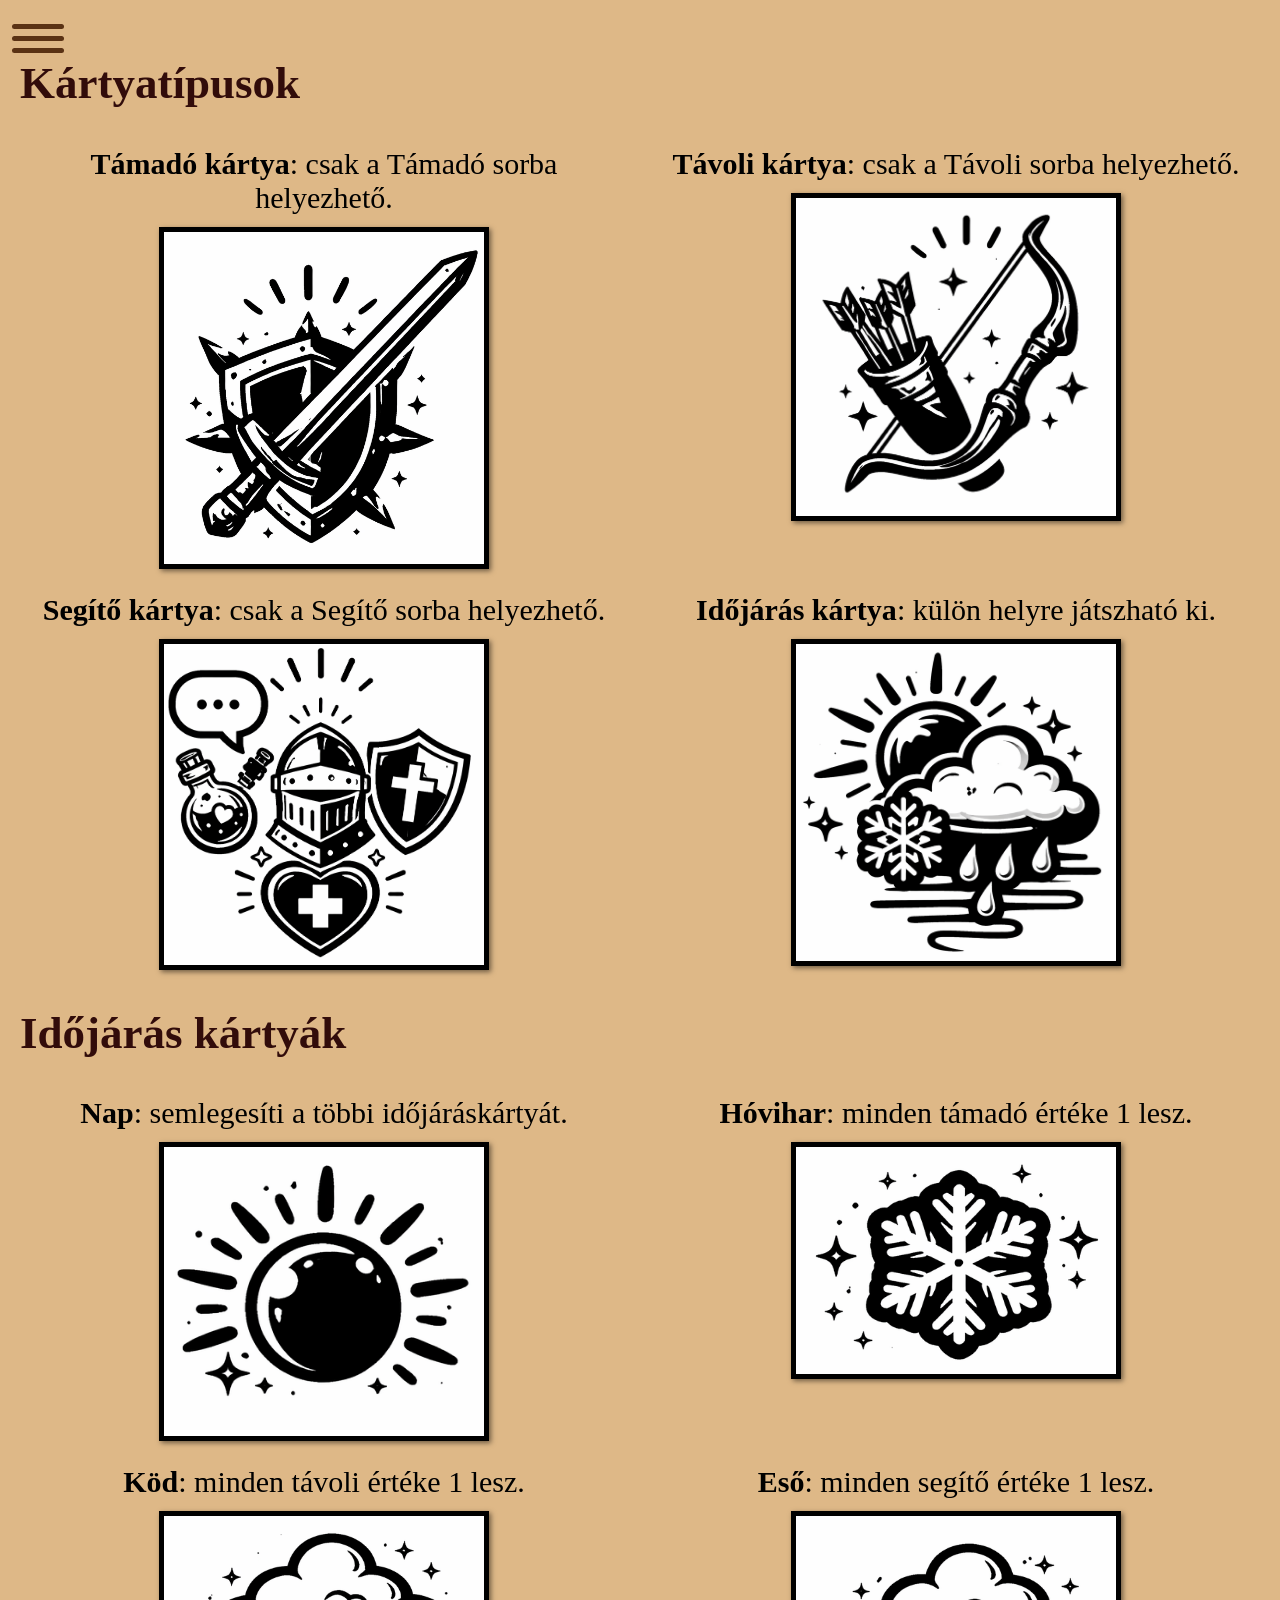
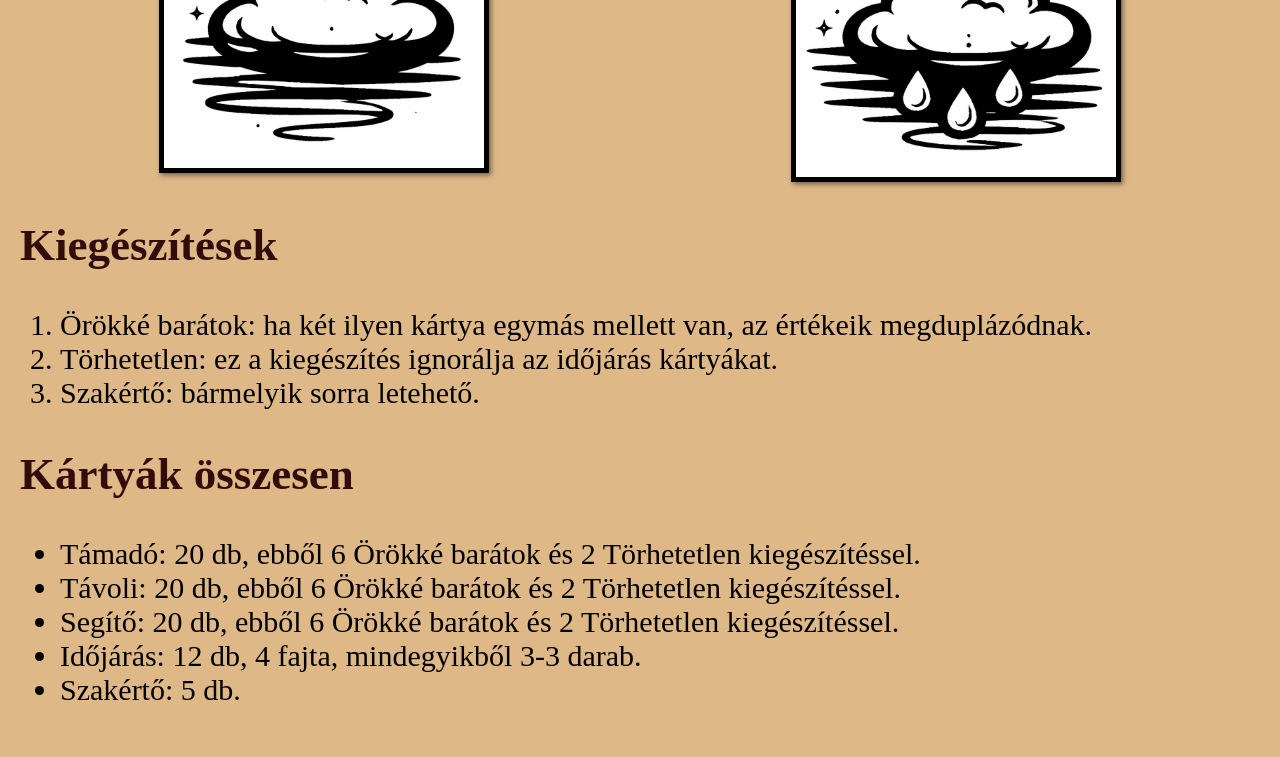
==== content.html @ f43be14d "Add files via upload" ====
<!DOCTYPE html>
<html lang="hu">
<head>
    <meta charset="UTF-8">
    <meta name="viewport" content="width=device-width, initial-scale=1.0">
    <link rel="stylesheet" href="style.css">
    <title>Mythic Decks</title>
</head>
<body>
    <div class="layout">
        <div class="menu">
            <input type="checkbox" id="menuToggle" class="menuToggle">
            <label for="menuToggle" class="menuButton" aria-label="Menü">
                <span></span>
                <span></span>
                <span></span>
            </label>
            <div class="menuInner">
                <a href="/index.html" class="menuItem">Mythic Decks</a>
                <a href="/rules.html" class="menuItem">Játék szabályai</a>
                <a href="/content.html" class="menuItem active">Tartalom</a>
            </div>
        </div>
        <div class="content">
            <div class="contentInner">
                <h2>Kártyatípusok</h2>
                <div class="cardTypes">
                    <div class="cardTypeItem">
                        <p><strong>Támadó kártya</strong>: csak a Támadó sorba helyezhető.</p>
                        <img src="/img/tamado.png" alt="Támadó kártya" class="cardImg">
                    </div>

                    <div class="cardTypeItem">
                        <p><strong>Távoli kártya</strong>: csak a Távoli sorba helyezhető.</p>
                        <img src="/img/íjes.png" alt="Távoli kártya" class="cardImg">
                    </div>

                    <div class="cardTypeItem">
                        <p><strong>Segítő kártya</strong>: csak a Segítő sorba helyezhető.</p>
                        <img src="/img/supp.png" alt="Segítő kártya" class="cardImg">
                    </div>

                    <div class="cardTypeItem">
                        <p><strong>Időjárás kártya</strong>: külön helyre játszható ki.</p>
                        <img src="/img/weather.png" alt="Időjárás kártya" class="cardImg">
                    </div>
                </div>

                <h2>Időjárás kártyák</h2>
                <div class="weatherCards">
                    <div class="weatherCardItem">
                        <p><strong>Nap</strong>: semlegesíti a többi időjáráskártyát.</p>
                        <img src="/img/Nap.png" alt="Nap kártya" class="cardImg">
                    </div>

                    <div class="weatherCardItem">
                        <p><strong>Hóvihar</strong>: minden támadó értéke 1 lesz.</p>
                        <img src="/img/hó.png" alt="Hóvihar kártya" class="cardImg">
                    </div>

                    <div class="weatherCardItem">
                        <p><strong>Köd</strong>: minden távoli értéke 1 lesz.</p>
                        <img src="/img/köd.png" alt="Köd kártya" class="cardImg">
                    </div>

                    <div class="weatherCardItem">
                        <p><strong>Eső</strong>: minden segítő értéke 1 lesz.</p>
                        <img src="/img/eső.png" alt="Eső kártya" class="cardImg">
                    </div>
                </div>

                <h2>Kiegészítések</h2>
                <ol>
                    <li>Örökké barátok: ha két ilyen kártya egymás mellett van, az értékeik megduplázódnak.</li>
                    <li>Törhetetlen: ez a kiegészítés ignorálja az időjárás kártyákat.</li>
                    <li>Szakértő: bármelyik sorra letehető.</li>
                </ol>

                <h2>Kártyák összesen</h2>
                <ul>
                    <li>Támadó: 20 db, ebből 6 Örökké barátok és 2 Törhetetlen kiegészítéssel.</li>
                    <li>Távoli: 20 db, ebből 6 Örökké barátok és 2 Törhetetlen kiegészítéssel.</li>
                    <li>Segítő: 20 db, ebből 6 Örökké barátok és 2 Törhetetlen kiegészítéssel.</li>
                    <li>Időjárás: 12 db, 4 fajta, mindegyikből 3-3 darab.</li>
                    <li>Szakértő: 5 db.</li>
                </ul>
            </div>
        </div>
    </div>
</body>
</html>
---- style.css ----
body{
    font-size: clamp(16px, 3vw, 30px); 
    background-color: rgb(222, 184, 135);
    color: black;
    margin: 0;
}
.layout{
    display: block;
}
.menu{
    width: 76px;
    height: 76px;
    background-color: transparent;
    position: fixed;
    left: 0;
    top: 0;
    z-index: 10;
}
.menuToggle{
    position: absolute;
    opacity: 0;
    pointer-events: none;
}
.menuButton{
    position: relative;
    z-index: 12;
    width: 52px;
    height: 52px;
    display: flex;
    flex-direction: column;
    justify-content: center;
    gap: 7px;
    padding: 12px;
    cursor: pointer;
}
.menuButton span{
    width: 100%;
    height: 5px;
    display: block;
    background-color: rgb(90,50,20);
    border-radius: 4px;
    transition: transform 0.2s ease, opacity 0.2s ease;
}
.menuInner{
    position: fixed;
    z-index: 11;
    top: 0;
    left: 0;
    width: min(320px, 85vw);
    min-height: 100vh;
    padding: 96px 20px 28px;
    display: flex;
    flex-direction: column;
    align-items: center;
    justify-content: flex-start;
    font-size: 1.8em;
    text-align: center;
    gap: 25px;
    background-color: rgb(155, 128, 94);
    box-sizing: border-box;
    transform: translateX(-100%);
    transition: transform 0.2s ease;
}
.menuToggle:checked ~ .menuInner{
    transform: translateX(0);
}
.menuToggle:checked + .menuButton span:nth-child(1){
    transform: translateY(12px) rotate(45deg);
}
.menuToggle:checked + .menuButton span:nth-child(2){
    opacity: 0;
}
.menuToggle:checked + .menuButton span:nth-child(3){
    transform: translateY(-12px) rotate(-45deg);
}
.menuItem{
    color: rgb(90,50,20);
}
.menuItem:hover{
    color: rgb(140,80,40);
}
.menuItem:active{
    color: rgb(121, 50, 3);
}
.active{
    color: rgb(194, 83, 8);
}
.content{
    flex: 1;
    margin-left: 0;
    padding: 20px;
}
.jatektabla img{
    width: 100%;
    height: 100%;
    object-fit: contain;
    object-position: center;
    display: block;
}
 .contentLeft{
    display: flex;
    align-items: flex-start;
}

.Tartalom{
    width: 70%;
    padding-right: 20px;
    box-sizing: border-box;
}

.jatektabla{

    height: 100vh;
    position: sticky;
    top: 0;
    display: flex;
    align-items: center;
    justify-content: center;
}
.rulesText{
    white-space: pre-wrap;
    font: inherit;
    line-height: 1.35;
    margin: 0;
}
.cardTypes,
.weatherCards{
    display: grid;
    grid-template-columns: repeat(2, minmax(0, 1fr));
    gap: 24px;
}
.cardTypeItem,
.weatherCardItem{
    display: flex;
    flex-direction: column;
    align-items: center;
    gap: 12px;
}
.cardTypeItem p,
.weatherCardItem p{
    margin: 0;
    text-align: center;
}
.cardImg{
    width: min(100%, 320px);
    height: auto;
    display: block;
    background-size: cover;
    border: 5px solid black;
    box-shadow: 2px 2px 5px rgba(0, 0, 0, 0.5);
}
h2{
    color: rgba(43, 5, 5, 0.959);
}
@media (max-width: 900px){
    .cardTypes,
    .weatherCards{
        grid-template-columns: 1fr;
    }
}
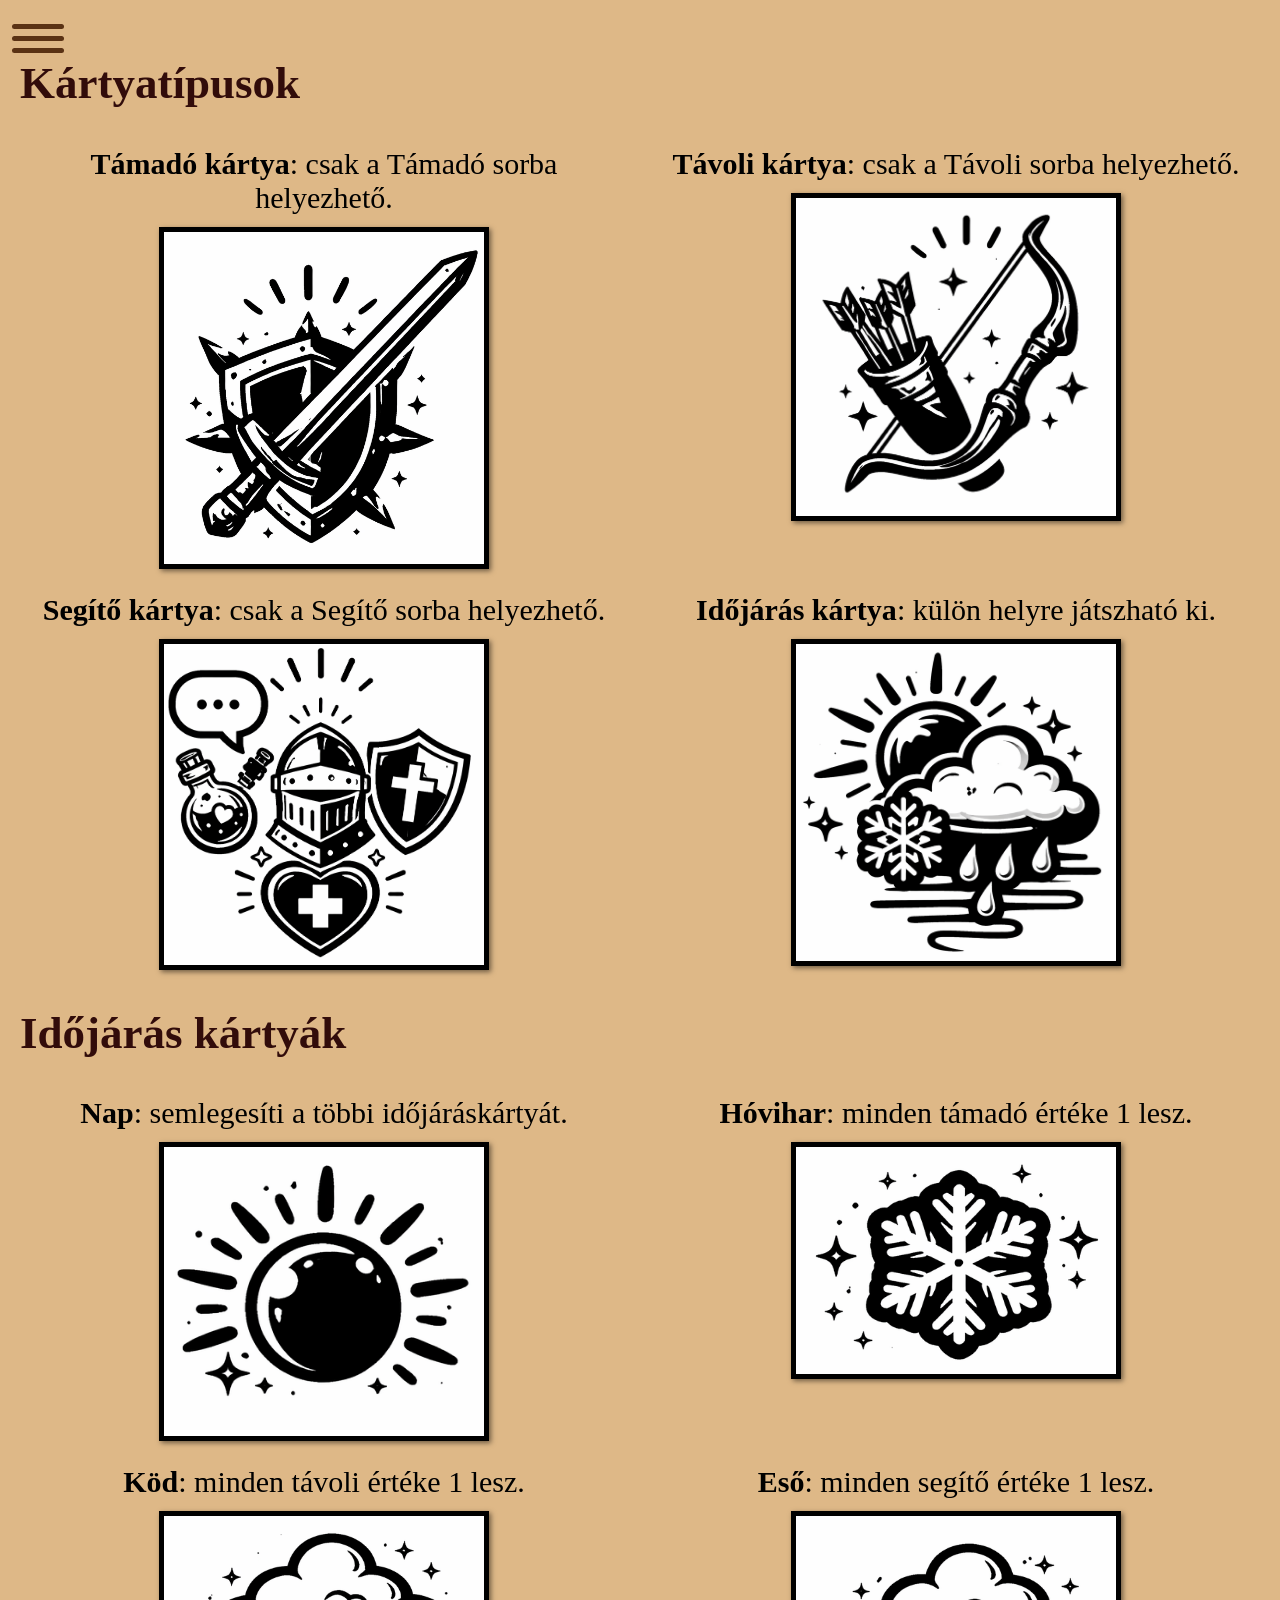
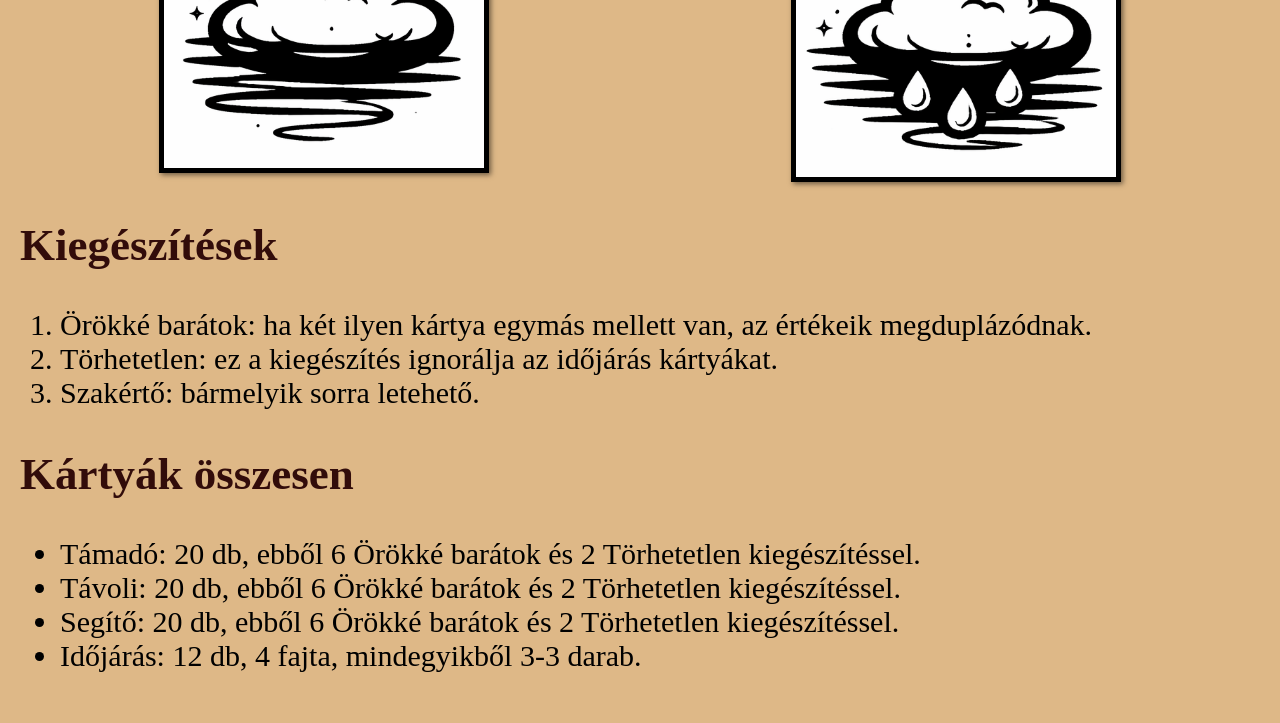
==== commit c2ebb3ae: "Fix image paths in content.html" ====
--- a/content.html
+++ b/content.html
@@ -16,9 +16,9 @@
                 <span></span>
             </label>
             <div class="menuInner">
-                <a href="/index.html" class="menuItem">Mythic Decks</a>
-                <a href="/rules.html" class="menuItem">Játék szabályai</a>
-                <a href="/content.html" class="menuItem active">Tartalom</a>
+                <a href="index.html" class="menuItem">Mythic Decks</a>
+                <a href="rules.html" class="menuItem">Játék szabályai</a>
+                <a href="content.html" class="menuItem active">Tartalom</a>
             </div>
         </div>
         <div class="content">
@@ -27,22 +27,22 @@
                 <div class="cardTypes">
                     <div class="cardTypeItem">
                         <p><strong>Támadó kártya</strong>: csak a Támadó sorba helyezhető.</p>
-                        <img src="/img/tamado.png" alt="Támadó kártya" class="cardImg">
+                        <img src="img/tamado.png" alt="Támadó kártya" class="cardImg">
                     </div>
 
                     <div class="cardTypeItem">
                         <p><strong>Távoli kártya</strong>: csak a Távoli sorba helyezhető.</p>
-                        <img src="/img/íjes.png" alt="Távoli kártya" class="cardImg">
+                        <img src="img/íjes.png" alt="Távoli kártya" class="cardImg">
                     </div>
 
                     <div class="cardTypeItem">
                         <p><strong>Segítő kártya</strong>: csak a Segítő sorba helyezhető.</p>
-                        <img src="/img/supp.png" alt="Segítő kártya" class="cardImg">
+                        <img src="img/supp.png" alt="Segítő kártya" class="cardImg">
                     </div>
 
                     <div class="cardTypeItem">
                         <p><strong>Időjárás kártya</strong>: külön helyre játszható ki.</p>
-                        <img src="/img/weather.png" alt="Időjárás kártya" class="cardImg">
+                        <img src="img/weather.png" alt="Időjárás kártya" class="cardImg">
                     </div>
                 </div>
 
@@ -50,22 +50,22 @@
                 <div class="weatherCards">
                     <div class="weatherCardItem">
                         <p><strong>Nap</strong>: semlegesíti a többi időjáráskártyát.</p>
-                        <img src="/img/Nap.png" alt="Nap kártya" class="cardImg">
+                        <img src="img/Nap.png" alt="Nap kártya" class="cardImg">
                     </div>
 
                     <div class="weatherCardItem">
                         <p><strong>Hóvihar</strong>: minden támadó értéke 1 lesz.</p>
-                        <img src="/img/hó.png" alt="Hóvihar kártya" class="cardImg">
+                        <img src="img/hó.png" alt="Hóvihar kártya" class="cardImg">
                     </div>
 
                     <div class="weatherCardItem">
                         <p><strong>Köd</strong>: minden távoli értéke 1 lesz.</p>
-                        <img src="/img/köd.png" alt="Köd kártya" class="cardImg">
+                        <img src="img/köd.png" alt="Köd kártya" class="cardImg">
                     </div>
 
                     <div class="weatherCardItem">
                         <p><strong>Eső</strong>: minden segítő értéke 1 lesz.</p>
-                        <img src="/img/eső.png" alt="Eső kártya" class="cardImg">
+                        <img src="img/eső.png" alt="Eső kártya" class="cardImg">
                     </div>
                 </div>
 
@@ -82,7 +82,7 @@
                     <li>Távoli: 20 db, ebből 6 Örökké barátok és 2 Törhetetlen kiegészítéssel.</li>
                     <li>Segítő: 20 db, ebből 6 Örökké barátok és 2 Törhetetlen kiegészítéssel.</li>
                     <li>Időjárás: 12 db, 4 fajta, mindegyikből 3-3 darab.</li>
-                    <li>Szakértő: 5 db.</li>
+                    
                 </ul>
             </div>
         </div>
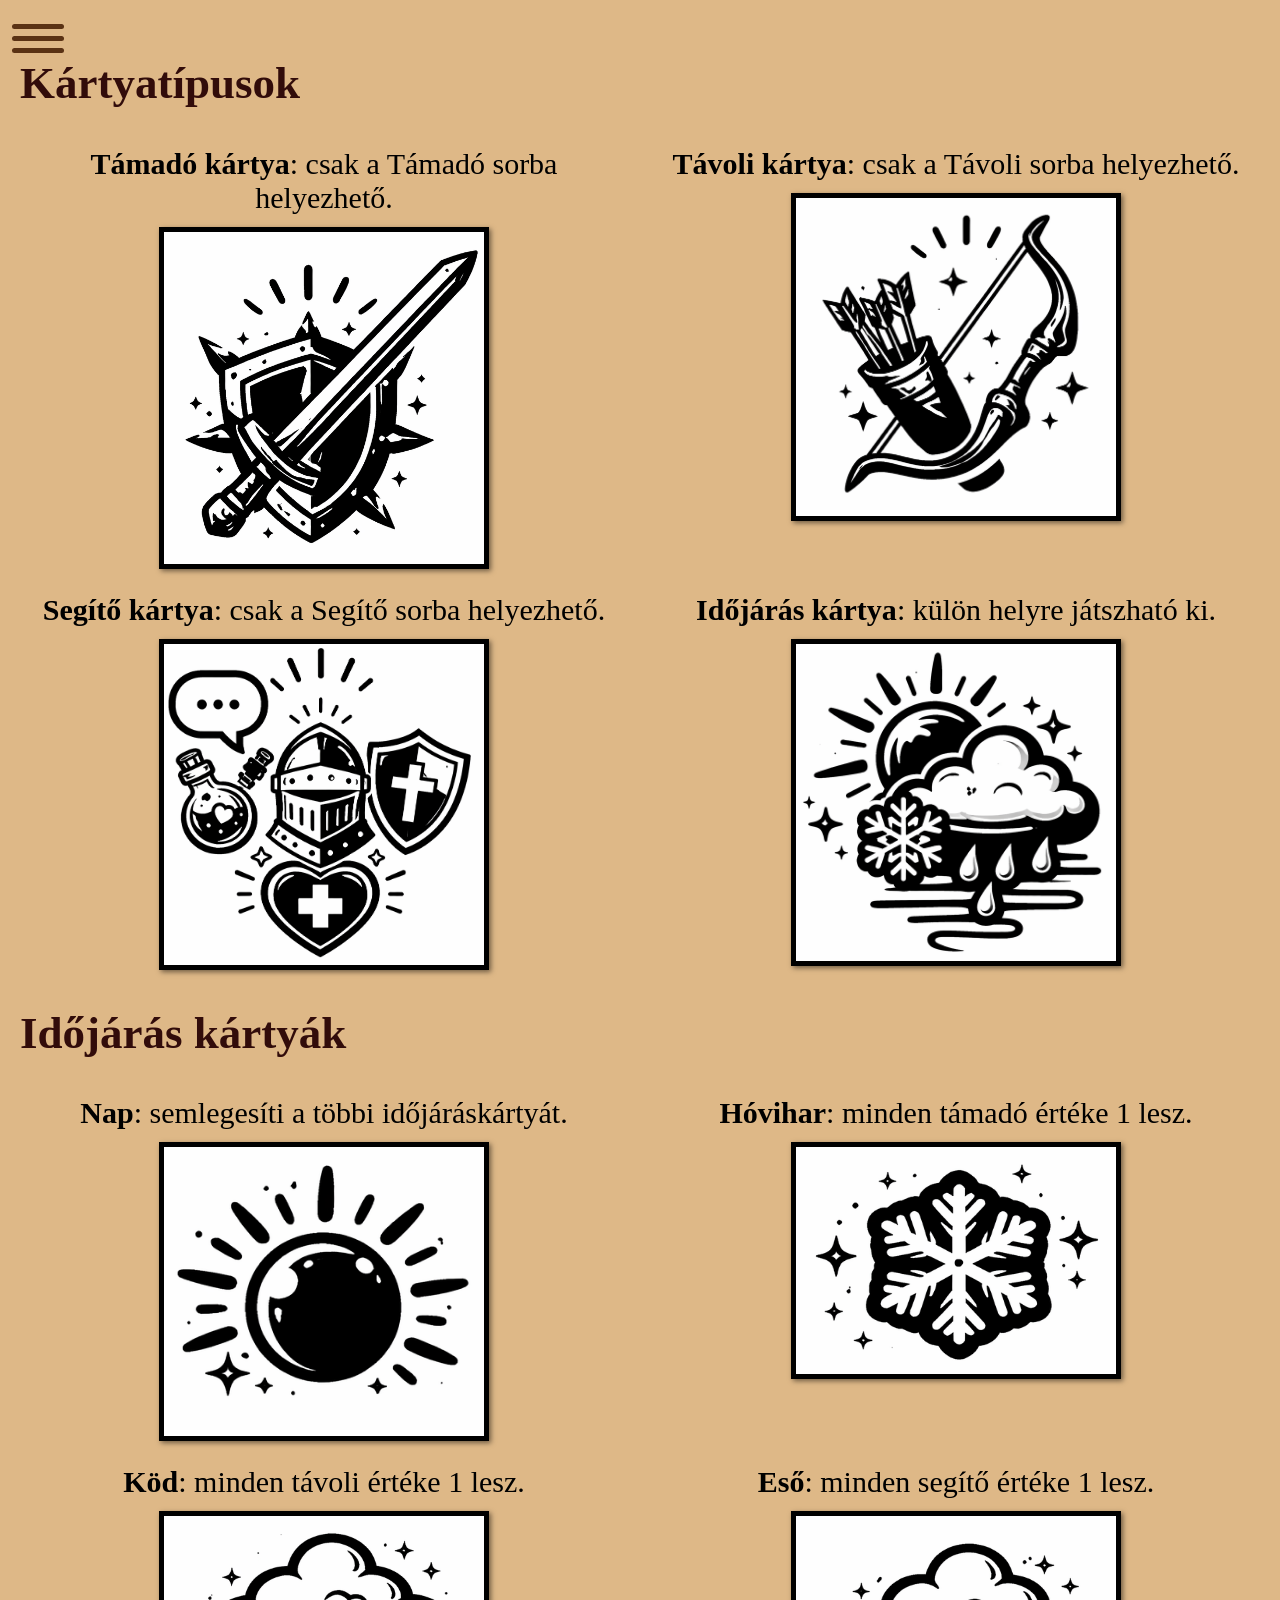
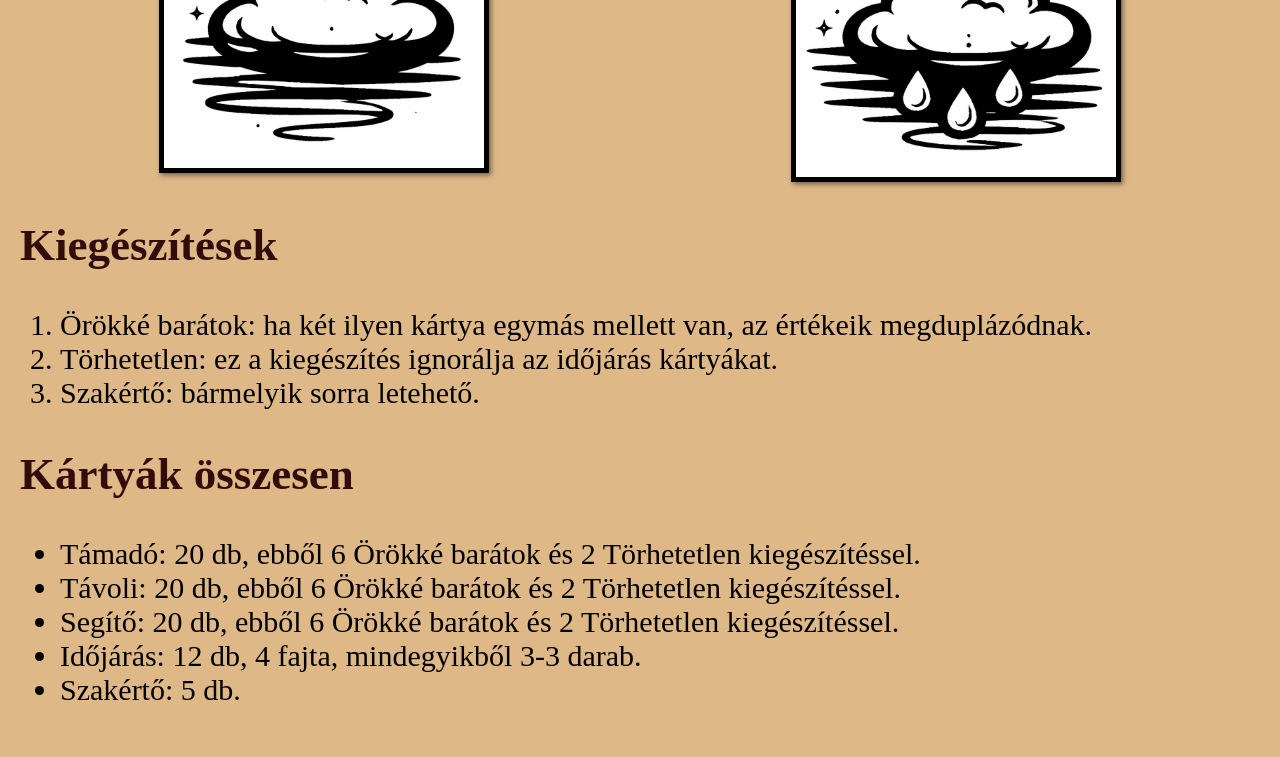
==== commit fa817874: "Add files via upload" ====
--- a/content.html
+++ b/content.html
@@ -82,7 +82,7 @@
                     <li>Távoli: 20 db, ebből 6 Örökké barátok és 2 Törhetetlen kiegészítéssel.</li>
                     <li>Segítő: 20 db, ebből 6 Örökké barátok és 2 Törhetetlen kiegészítéssel.</li>
                     <li>Időjárás: 12 db, 4 fajta, mindegyikből 3-3 darab.</li>
-                    
+                    <li>Szakértő: 5 db.</li>
                 </ul>
             </div>
         </div>
